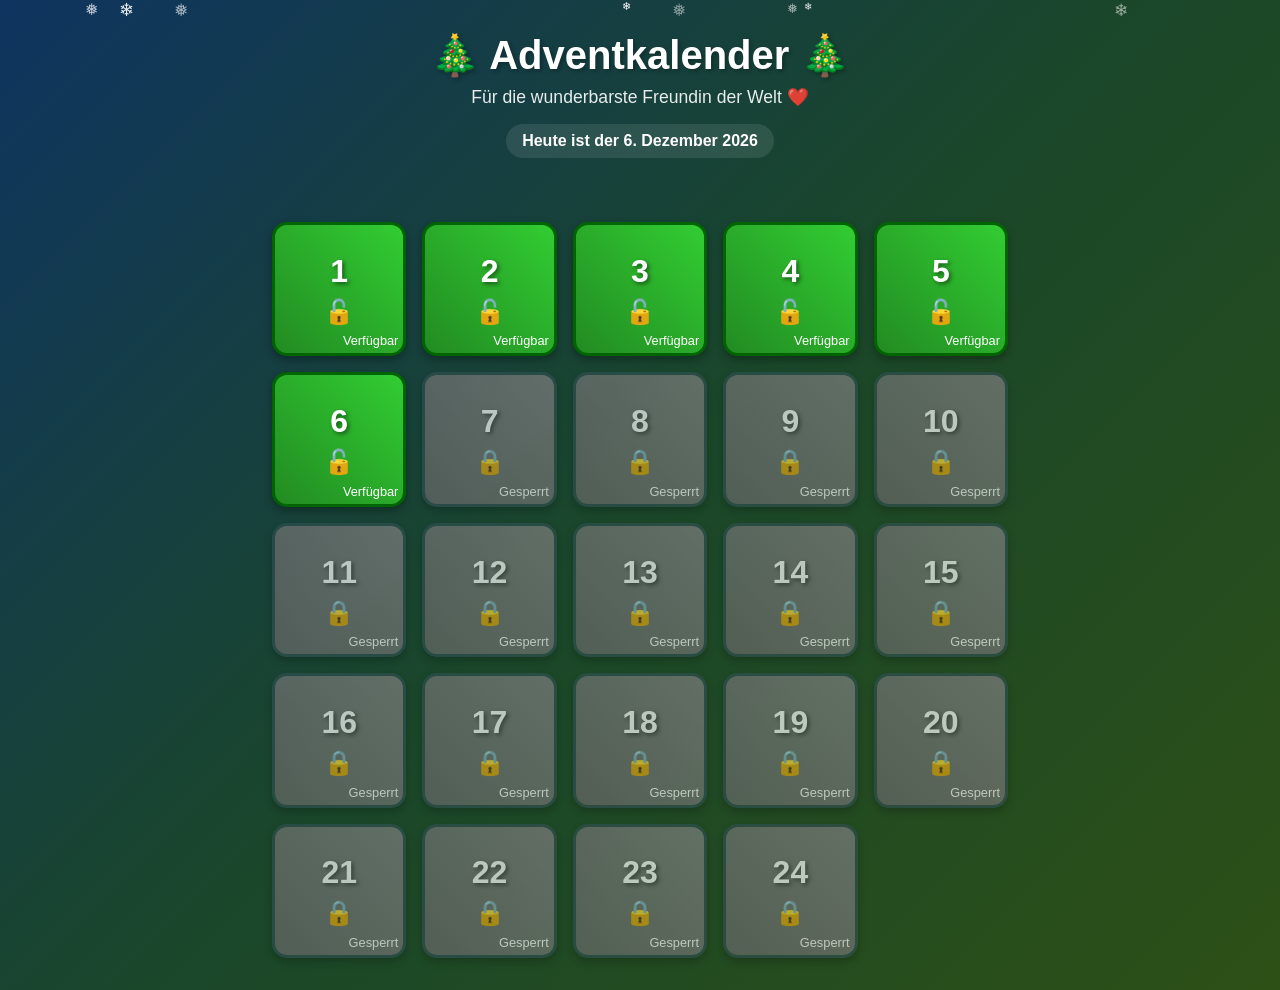
==== index.html @ d975f463 "Move files to root directory" ====
<!DOCTYPE html>
<html lang="de-at">
<head>
    <meta charset="UTF-8">
    <meta name="viewport" content="width=device-width, initial-scale=1.0">
    <title>❄️ Adventkalender für meine Liebste</title>
    <link rel="stylesheet" href="style.css">
    <link rel="manifest" href="manifest.json">
    <meta name="theme-color" content="#1a472a">
    <meta name="apple-mobile-web-app-capable" content="yes">
    <meta name="apple-mobile-web-app-status-bar-style" content="default">
    <meta name="apple-mobile-web-app-title" content="Adventkalender">
    <link rel="apple-touch-icon" href="icon-192.png">
</head>
<body>
    <div class="snow-container"></div>
    
    <header>
        <h1>🎄 Adventkalender 🎄</h1>
        <p class="subtitle">Für die wunderbarste Freundin der Welt ❤️</p>
        <div class="current-date" id="currentDate"></div>
    </header>

    <main class="calendar-grid" id="calendarGrid">
        <!-- Türchen werden durch JavaScript generiert -->
    </main>

    <div class="modal" id="modal">
        <div class="modal-content">
            <span class="close" id="closeModal">&times;</span>
            <div class="modal-header">
                <h2 id="modalTitle">Türchen 1</h2>
                <div class="modal-date" id="modalDate">1. Dezember</div>
            </div>
            <div class="modal-body">
                <div class="gift-icon">🎁</div>
                <p id="modalText">Frohe Weihnachten!</p>
            </div>
        </div>
    </div>

    <script src="script.js"></script>
</body>
</html>
---- style.css ----
* {
    margin: 0;
    padding: 0;
    box-sizing: border-box;
}

body {
    font-family: 'Arial', sans-serif;
    background: linear-gradient(135deg, #0f3460, #1a472a, #2d5016);
    min-height: 100vh;
    color: white;
    position: relative;
    overflow-x: hidden;
}

/* Schnee Animation */
.snow-container {
    position: fixed;
    top: 0;
    left: 0;
    width: 100%;
    height: 100%;
    pointer-events: none;
    z-index: 1;
}

.snowflake {
    position: absolute;
    color: white;
    user-select: none;
    pointer-events: none;
    animation: fall linear infinite;
    opacity: 0.8;
}

@keyframes fall {
    from {
        transform: translateY(-100vh) rotate(0deg);
    }
    to {
        transform: translateY(100vh) rotate(360deg);
    }
}

header {
    text-align: center;
    padding: 2rem 1rem;
    z-index: 2;
    position: relative;
}

h1 {
    font-size: 2.5rem;
    margin-bottom: 0.5rem;
    text-shadow: 2px 2px 4px rgba(0,0,0,0.3);
    animation: glow 2s ease-in-out infinite alternate;
}

@keyframes glow {
    from {
        text-shadow: 2px 2px 4px rgba(0,0,0,0.3), 0 0 10px rgba(255,215,0,0.3);
    }
    to {
        text-shadow: 2px 2px 4px rgba(0,0,0,0.3), 0 0 20px rgba(255,215,0,0.6);
    }
}

.subtitle {
    font-size: 1.1rem;
    opacity: 0.9;
    margin-bottom: 1rem;
}

.current-date {
    background: rgba(255,255,255,0.1);
    padding: 0.5rem 1rem;
    border-radius: 20px;
    display: inline-block;
    font-weight: bold;
}

.calendar-grid {
    display: grid;
    grid-template-columns: repeat(auto-fit, minmax(120px, 1fr));
    gap: 1rem;
    padding: 2rem;
    max-width: 800px;
    margin: 0 auto;
    z-index: 2;
    position: relative;
}

.calendar-door {
    aspect-ratio: 1;
    background: linear-gradient(45deg, #8B4513, #A0522D);
    border: 3px solid #654321;
    border-radius: 15px;
    display: flex;
    flex-direction: column;
    align-items: center;
    justify-content: center;
    cursor: pointer;
    transition: all 0.3s ease;
    box-shadow: 0 4px 8px rgba(0,0,0,0.3);
    position: relative;
    overflow: hidden;
}

.calendar-door:hover {
    transform: translateY(-5px) scale(1.05);
    box-shadow: 0 8px 16px rgba(0,0,0,0.4);
}

.calendar-door.available {
    background: linear-gradient(45deg, #228B22, #32CD32);
    border-color: #006400;
    animation: pulse 2s infinite;
}

@keyframes pulse {
    0% { box-shadow: 0 4px 8px rgba(0,0,0,0.3), 0 0 0 0 rgba(50,205,50,0.7); }
    70% { box-shadow: 0 4px 8px rgba(0,0,0,0.3), 0 0 0 10px rgba(50,205,50,0); }
    100% { box-shadow: 0 4px 8px rgba(0,0,0,0.3), 0 0 0 0 rgba(50,205,50,0); }
}

.calendar-door.opened {
    background: linear-gradient(45deg, #FFD700, #FFA500);
    border-color: #FF8C00;
    transform: rotateY(180deg);
}

.calendar-door.locked {
    background: linear-gradient(45deg, #696969, #808080);
    border-color: #2F4F4F;
    cursor: not-allowed;
    opacity: 0.7;
}

.door-number {
    font-size: 2rem;
    font-weight: bold;
    text-shadow: 2px 2px 4px rgba(0,0,0,0.5);
    margin-bottom: 0.5rem;
}

.door-icon {
    font-size: 1.5rem;
}

.door-status {
    position: absolute;
    bottom: 5px;
    right: 5px;
    font-size: 0.8rem;
}

/* Modal Styles */
.modal {
    display: none;
    position: fixed;
    z-index: 1000;
    left: 0;
    top: 0;
    width: 100%;
    height: 100%;
    background-color: rgba(0,0,0,0.8);
    animation: fadeIn 0.3s ease;
}

@keyframes fadeIn {
    from { opacity: 0; }
    to { opacity: 1; }
}

.modal-content {
    background: linear-gradient(135deg, #1a472a, #2d5016);
    margin: 10% auto;
    padding: 0;
    border-radius: 20px;
    width: 90%;
    max-width: 500px;
    box-shadow: 0 10px 30px rgba(0,0,0,0.5);
    animation: slideIn 0.5s ease;
    overflow: hidden;
}

@keyframes slideIn {
    from { 
        transform: translateY(-50px) scale(0.8);
        opacity: 0;
    }
    to { 
        transform: translateY(0) scale(1);
        opacity: 1;
    }
}

.modal-header {
    background: linear-gradient(45deg, #FFD700, #FFA500);
    color: #1a472a;
    padding: 1.5rem;
    text-align: center;
    position: relative;
}

.modal-header h2 {
    font-size: 1.8rem;
    margin-bottom: 0.5rem;
}

.modal-date {
    font-size: 1rem;
    opacity: 0.8;
}

.close {
    position: absolute;
    right: 1rem;
    top: 1rem;
    font-size: 2rem;
    font-weight: bold;
    cursor: pointer;
    transition: color 0.3s;
}

.close:hover {
    color: #8B4513;
}

.modal-body {
    padding: 2rem;
    text-align: center;
}

.gift-icon {
    font-size: 3rem;
    margin-bottom: 1rem;
    animation: bounce 1s infinite;
}

@keyframes bounce {
    0%, 100% { transform: translateY(0); }
    50% { transform: translateY(-10px); }
}

.modal-body p {
    font-size: 1.1rem;
    line-height: 1.6;
    color: #f0f0f0;
}

/* Responsive Design */
@media (max-width: 768px) {
    .calendar-grid {
        grid-template-columns: repeat(4, 1fr);
        padding: 1rem;
        gap: 0.5rem;
    }
    
    h1 {
        font-size: 2rem;
    }
    
    .modal-content {
        margin: 5% auto;
        width: 95%;
    }
    
    .door-number {
        font-size: 1.5rem;
    }
}

@media (max-width: 480px) {
    .calendar-grid {
        grid-template-columns: repeat(3, 1fr);
    }
    
    .door-number {
        font-size: 1.2rem;
    }
    
    .door-icon {
        font-size: 1.2rem;
    }
}
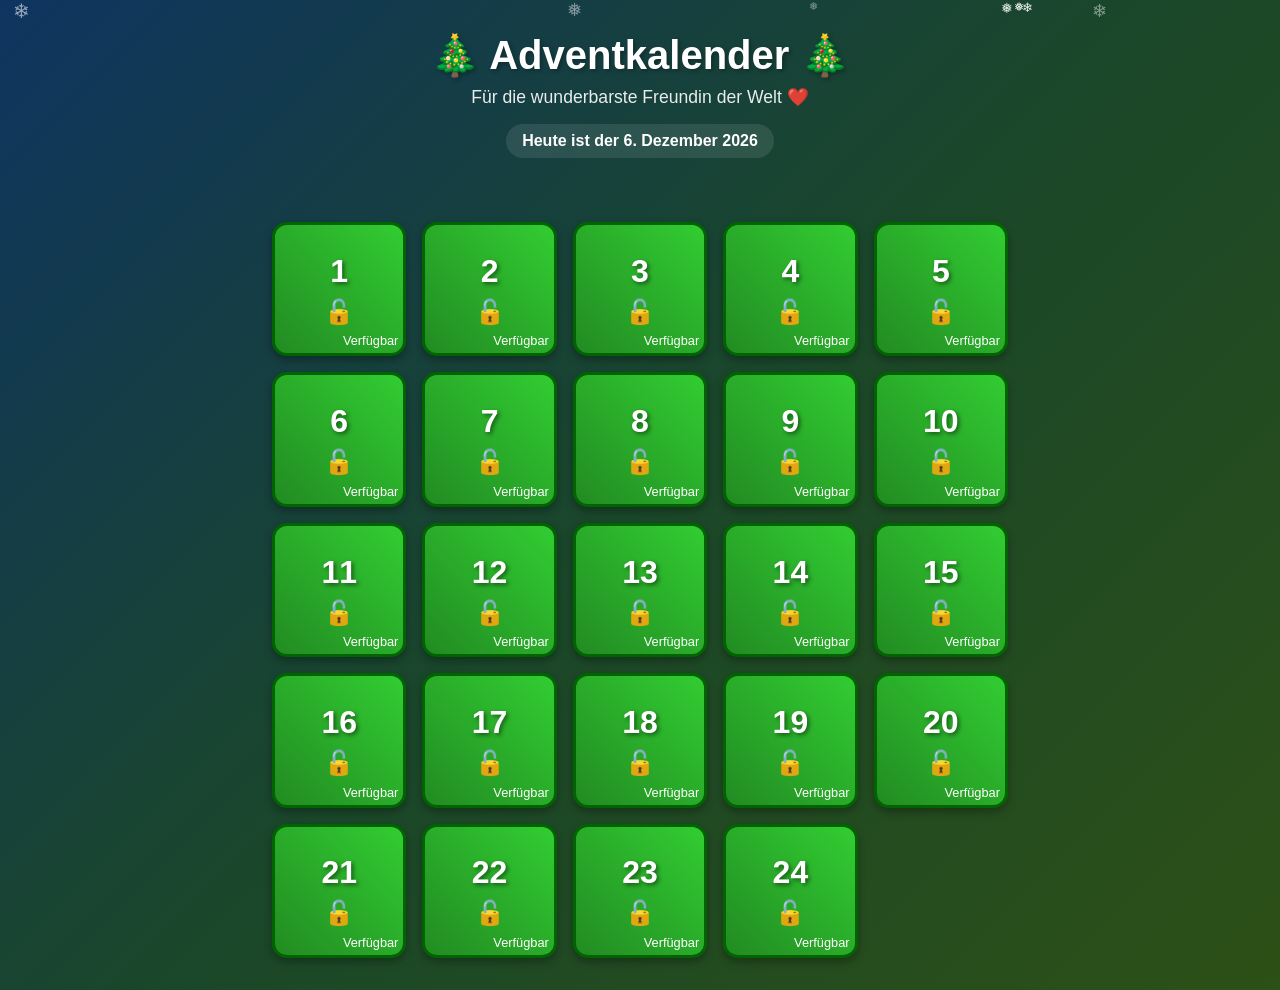
==== commit 67b73e5e: "Add cache buster to force CSS reload" ====
--- a/index.html
+++ b/index.html
@@ -4,7 +4,7 @@
     <meta charset="UTF-8">
     <meta name="viewport" content="width=device-width, initial-scale=1.0">
     <title>❄️ Adventkalender für meine Liebste</title>
-    <link rel="stylesheet" href="style.css">
+    <link rel="stylesheet" href="style.css?v=2">
     <link rel="manifest" href="manifest.json">
     <meta name="theme-color" content="#1a472a">
     <meta name="apple-mobile-web-app-capable" content="yes">
--- a/style.css
+++ b/style.css
@@ -126,7 +126,17 @@
 .calendar-door.opened {
     background: linear-gradient(45deg, #FFD700, #FFA500);
     border-color: #FF8C00;
-    transform: rotateY(180deg);
+    animation: openedGlow 2s infinite alternate;
+    transform: scale(1.05);
+}
+
+@keyframes openedGlow {
+    0% { 
+        box-shadow: 0 4px 8px rgba(0,0,0,0.3), 0 0 15px rgba(255,215,0,0.5);
+    }
+    100% { 
+        box-shadow: 0 8px 16px rgba(0,0,0,0.4), 0 0 25px rgba(255,215,0,0.8);
+    }
 }
 
 .calendar-door.locked {
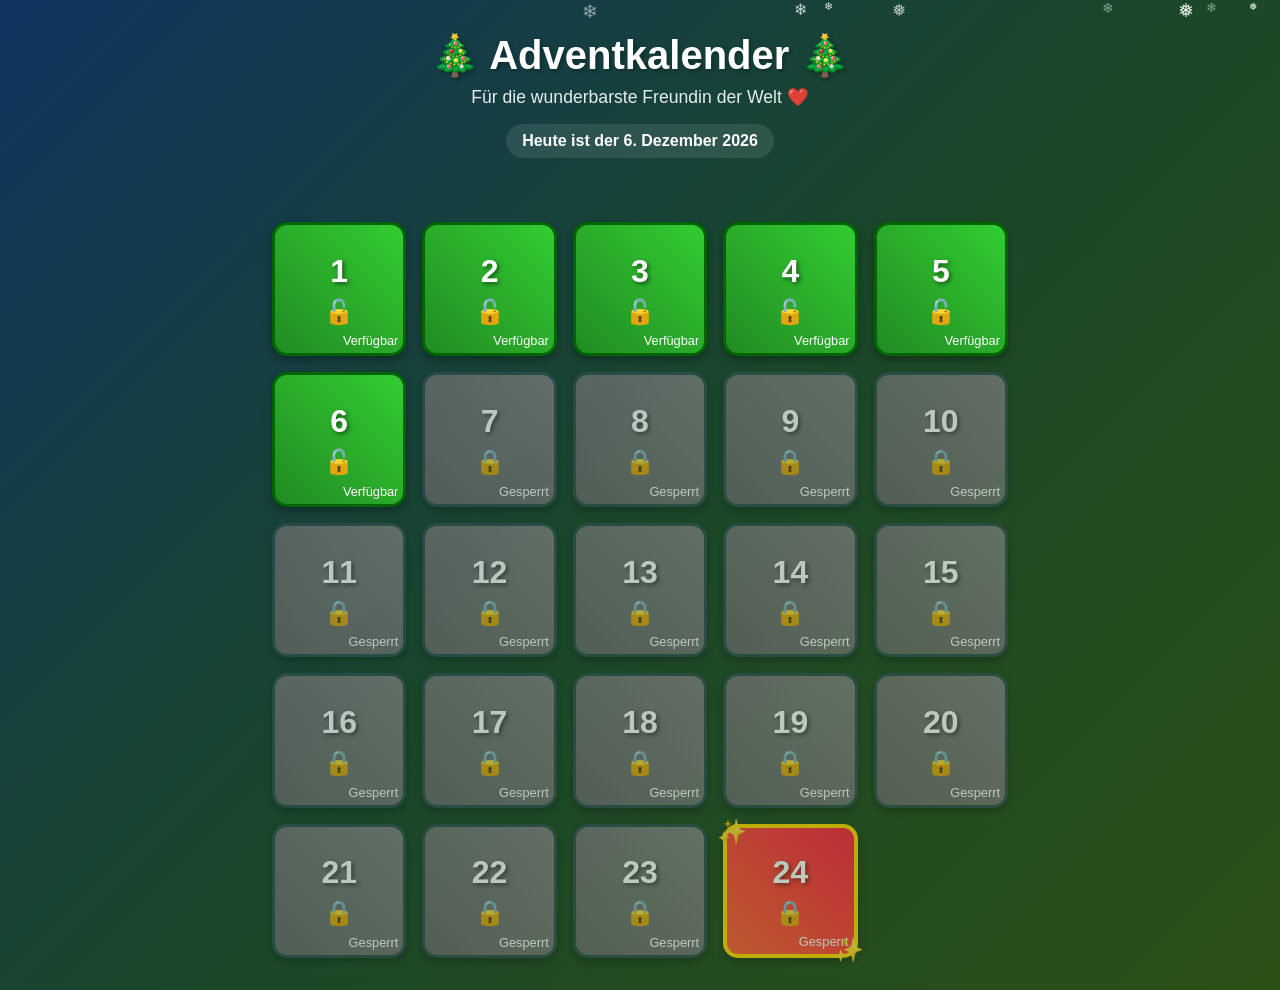
==== commit bf03e9a9: "Add cache buster to script.js to force reload when messages change" ====
--- a/index.html
+++ b/index.html
@@ -39,6 +39,6 @@
         </div>
     </div>
 
-    <script src="script.js"></script>
+    <script src="script.js?v=3"></script>
 </body>
 </html>
--- a/style.css
+++ b/style.css
@@ -231,10 +231,22 @@
     font-weight: bold;
     cursor: pointer;
     transition: color 0.3s;
+    z-index: 10000;
+    color: #1a472a;
+    background: rgba(255,255,255,0.9);
+    border-radius: 50%;
+    width: 35px;
+    height: 35px;
+    display: flex;
+    align-items: center;
+    justify-content: center;
+    line-height: 1;
 }
 
 .close:hover {
     color: #8B4513;
+    background: rgba(255,255,255,1);
+    transform: scale(1.1);
 }
 
 .modal-body {
@@ -293,4 +305,155 @@
     .door-icon {
         font-size: 1.2rem;
     }
+}
+
+/* BESONDERE STYLES FÜR TÜRCHEN 24 */
+.calendar-door[data-day="24"] {
+    background: linear-gradient(45deg, #FFD700, #FF6B35, #FF1744, #8E24AA);
+    background-size: 400% 400%;
+    animation: christmasGradient 3s ease infinite, specialPulse 2s infinite;
+    border: 4px solid #FFD700;
+    position: relative;
+    overflow: visible;
+}
+
+@keyframes christmasGradient {
+    0% { background-position: 0% 50%; }
+    50% { background-position: 100% 50%; }
+    100% { background-position: 0% 50%; }
+}
+
+@keyframes specialPulse {
+    0% { box-shadow: 0 4px 8px rgba(0,0,0,0.3), 0 0 0 0 rgba(255,215,0,0.8); }
+    70% { box-shadow: 0 8px 16px rgba(0,0,0,0.4), 0 0 0 20px rgba(255,215,0,0); }
+    100% { box-shadow: 0 4px 8px rgba(0,0,0,0.3), 0 0 0 0 rgba(255,215,0,0); }
+}
+
+.calendar-door[data-day="24"]::before {
+    content: '✨';
+    position: absolute;
+    top: -10px;
+    left: -10px;
+    font-size: 1.5rem;
+    animation: sparkle 1.5s infinite;
+}
+
+.calendar-door[data-day="24"]::after {
+    content: '✨';
+    position: absolute;
+    bottom: -10px;
+    right: -10px;
+    font-size: 1.5rem;
+    animation: sparkle 1.5s infinite 0.7s;
+}
+
+@keyframes sparkle {
+    0%, 100% { opacity: 1; transform: scale(1) rotate(0deg); }
+    50% { opacity: 0.5; transform: scale(1.3) rotate(180deg); }
+}
+
+/* SPEZIAL MODAL FÜR TÜRCHEN 24 */
+.modal.christmas-special .modal-content {
+    max-width: 700px;
+    background: linear-gradient(135deg, #1a472a, #2d5016, #8B0000);
+    border: 3px solid #FFD700;
+    animation: christmasModalGlow 2s infinite alternate;
+}
+
+@keyframes christmasModalGlow {
+    0% { box-shadow: 0 10px 30px rgba(0,0,0,0.5), 0 0 30px rgba(255,215,0,0.3); }
+    100% { box-shadow: 0 15px 40px rgba(0,0,0,0.7), 0 0 50px rgba(255,215,0,0.6); }
+}
+
+.modal.christmas-special .modal-header {
+    background: linear-gradient(45deg, #FFD700, #FF6B35, #FF1744);
+    background-size: 400% 400%;
+    animation: christmasGradient 3s ease infinite;
+    padding: 2rem;
+}
+
+.modal.christmas-special .modal-header h2 {
+    font-size: 2.5rem;
+    text-shadow: 2px 2px 4px rgba(0,0,0,0.5);
+    animation: christmasTitle 2s ease-in-out infinite;
+}
+
+@keyframes christmasTitle {
+    0%, 100% { transform: scale(1); }
+    50% { transform: scale(1.1); }
+}
+
+.modal.christmas-special .gift-icon {
+    font-size: 4rem;
+    animation: christmasGiftBounce 1s infinite;
+}
+
+@keyframes christmasGiftBounce {
+    0%, 100% { transform: translateY(0) rotate(-5deg); }
+    25% { transform: translateY(-15px) rotate(5deg); }
+    50% { transform: translateY(-10px) rotate(-3deg); }
+    75% { transform: translateY(-20px) rotate(3deg); }
+}
+
+/* KONFETTI ANIMATION */
+.confetti-container {
+    position: fixed;
+    top: 0;
+    left: 0;
+    width: 100%;
+    height: 100%;
+    pointer-events: none;
+    z-index: 9999;
+}
+
+.confetti {
+    position: absolute;
+    width: 10px;
+    height: 10px;
+    animation: confettiFall linear infinite;
+}
+
+@keyframes confettiFall {
+    0% {
+        transform: translateY(-100vh) rotateZ(0deg);
+        opacity: 1;
+    }
+    100% {
+        transform: translateY(100vh) rotateZ(720deg);
+        opacity: 0;
+    }
+}
+
+/* FEUERWERK ANIMATION */
+.firework-container {
+    position: fixed;
+    top: 0;
+    left: 0;
+    width: 100%;
+    height: 100%;
+    pointer-events: none;
+    z-index: 9998;
+}
+
+.firework {
+    position: absolute;
+    width: 4px;
+    height: 4px;
+    border-radius: 50%;
+    animation: fireworkExplode 1.5s ease-out;
+}
+
+@keyframes fireworkExplode {
+    0% {
+        transform: scale(0);
+        opacity: 1;
+    }
+    50% {
+        transform: scale(1);
+        opacity: 1;
+    }
+    100% {
+        transform: scale(2);
+        opacity: 0;
+    }
 }
